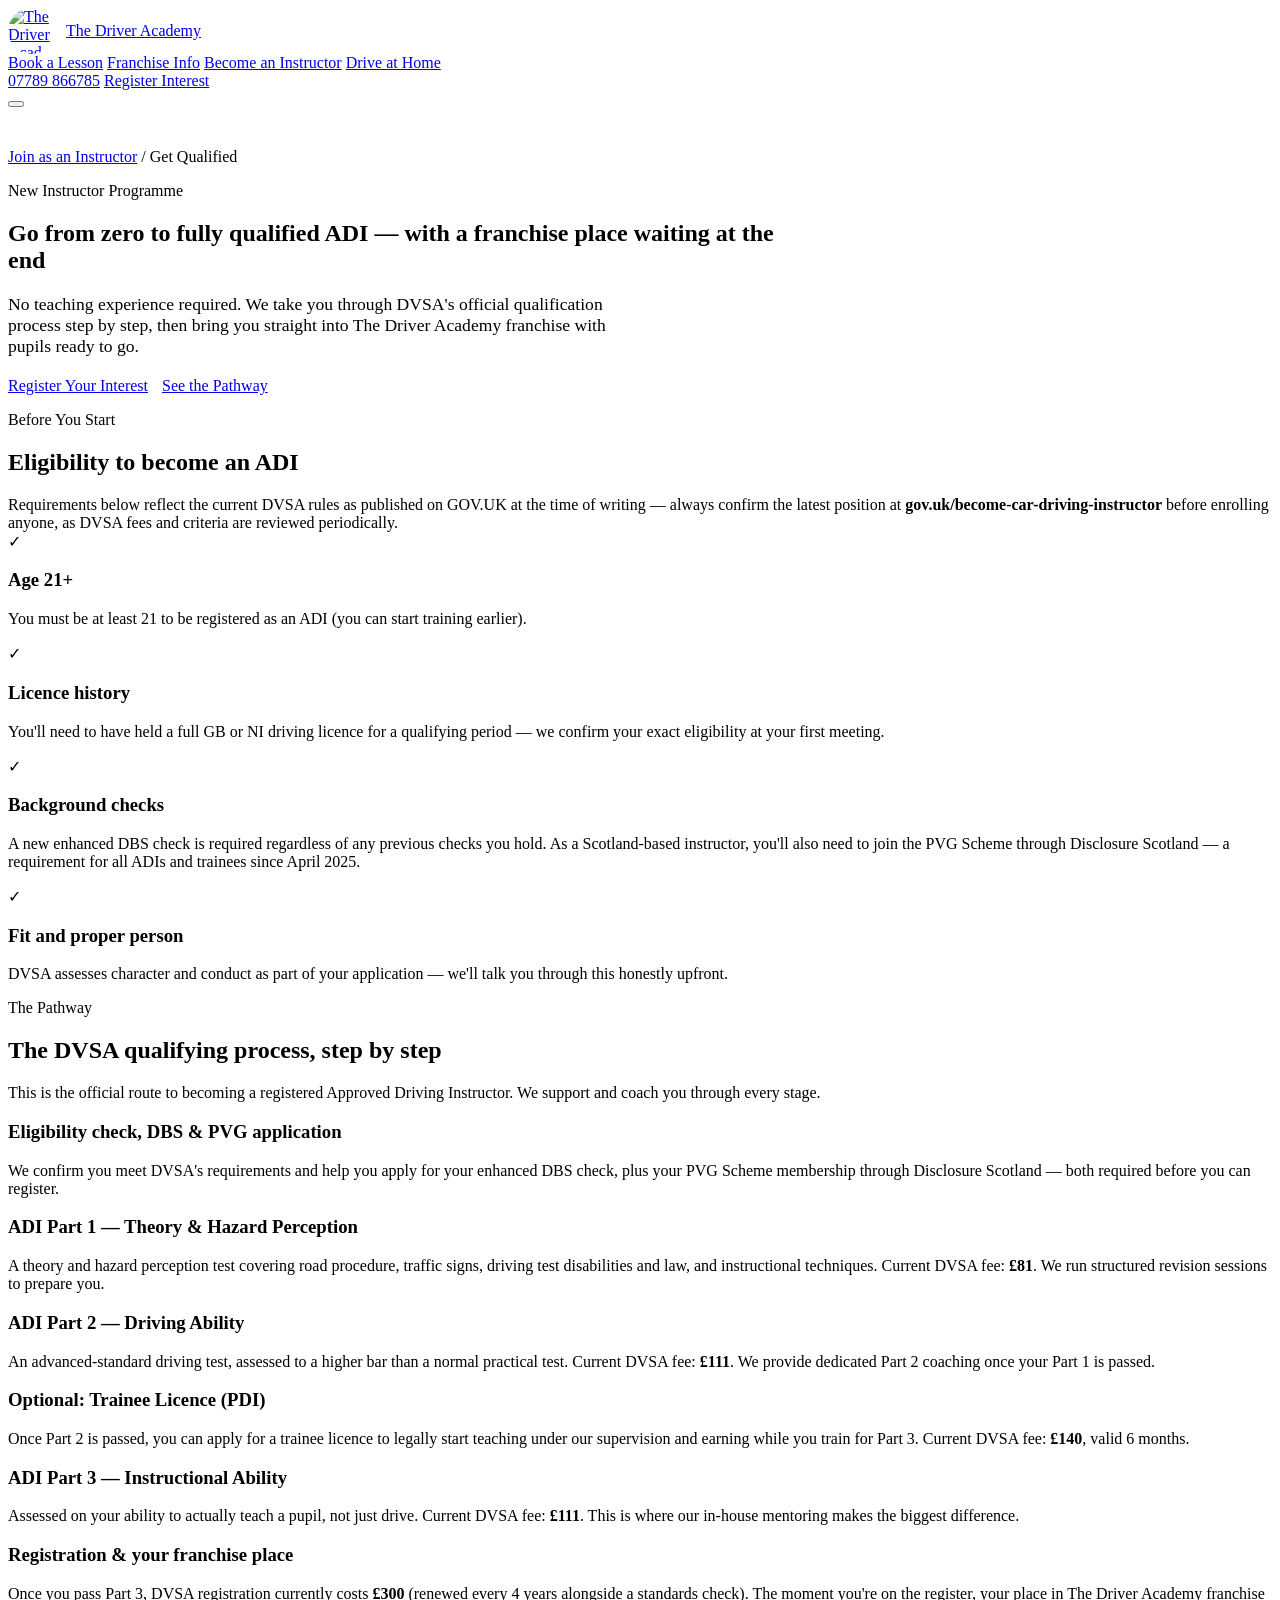
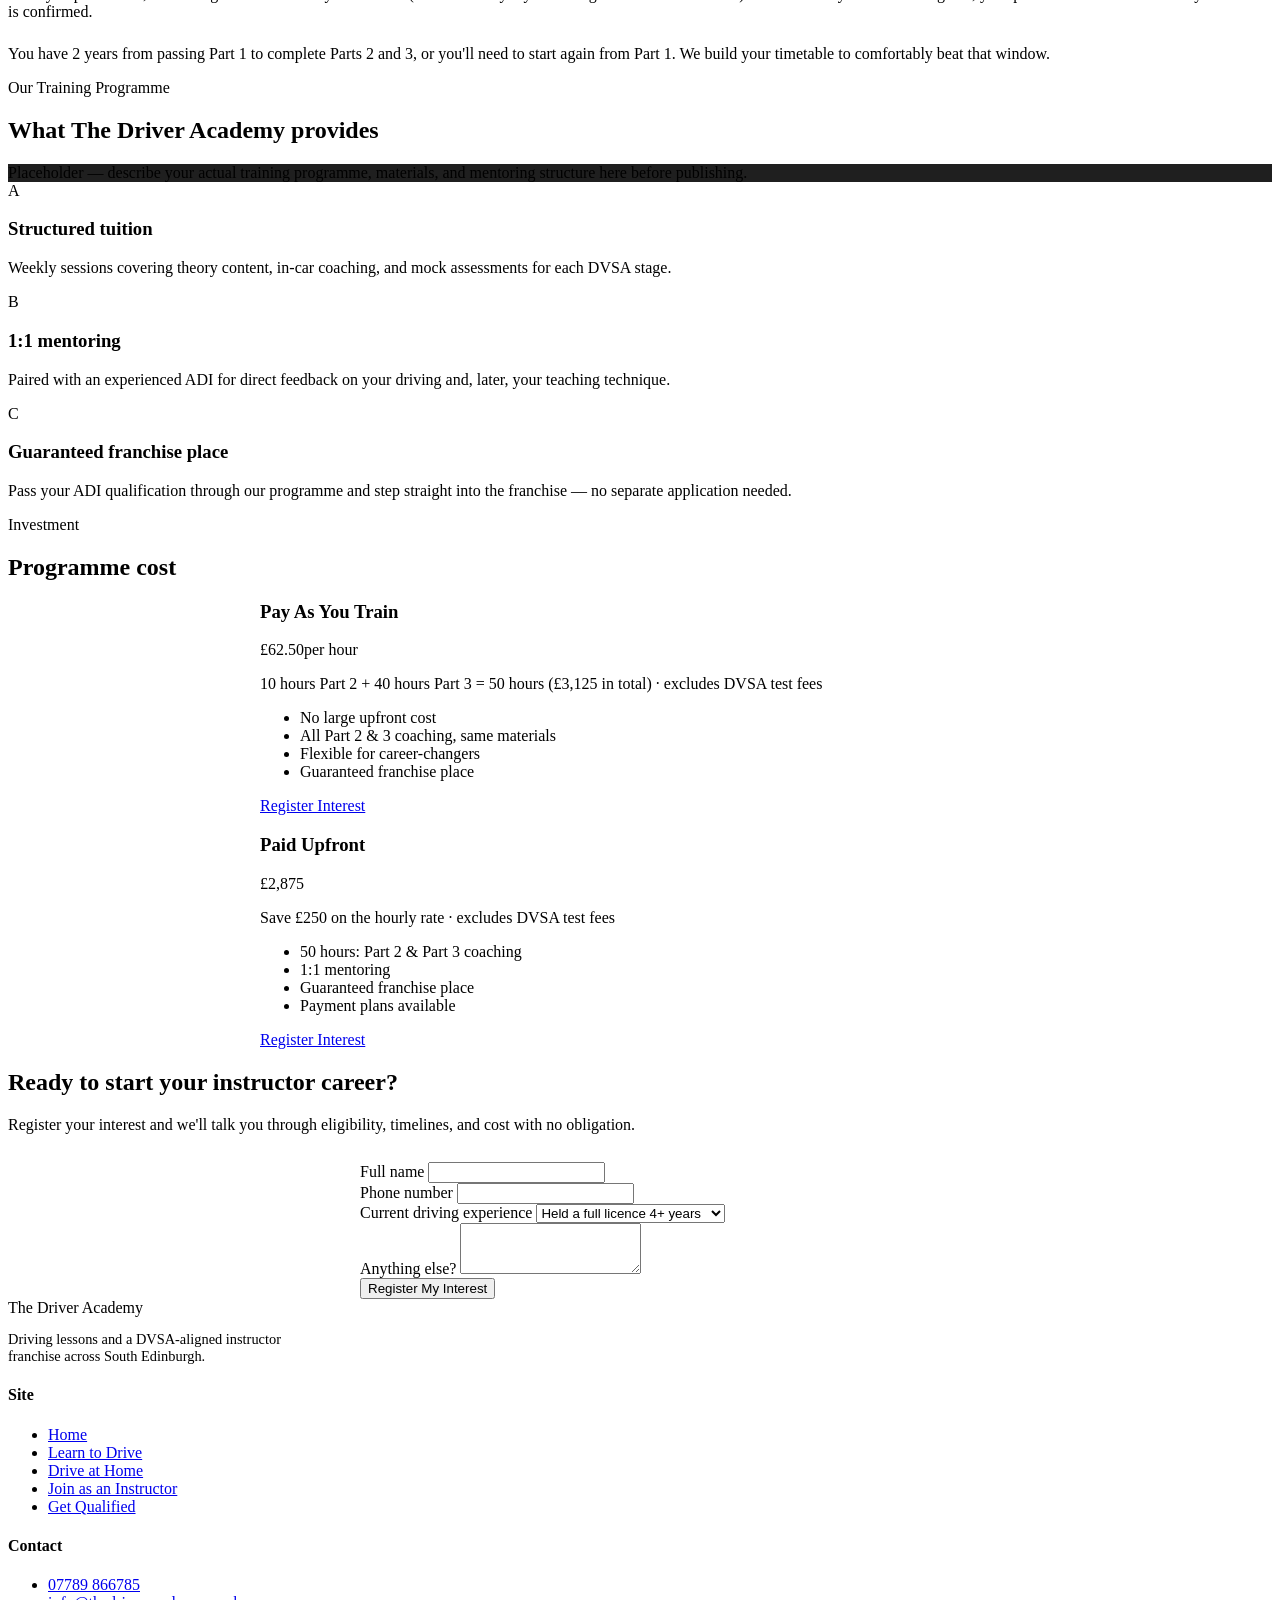
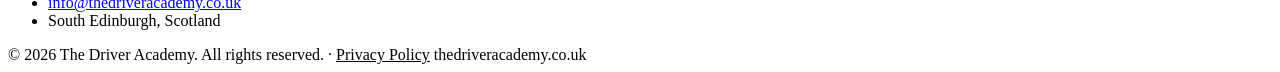
==== get-qualified.html @ 69329bc8 "Add files via upload" ====
<!DOCTYPE html>
<html lang="en-GB">
<head>
<meta charset="UTF-8">
<title>Get Qualified as a Driving Instructor (ADI) | The Driver Academy</title>
<meta name="viewport" content="width=device-width, initial-scale=1.0">
<meta name="description" content="Train to become a DVSA Approved Driving Instructor (ADI) with The Driver Academy in Edinburgh — Part 1, 2 & 3, trainee licence, and a guaranteed franchise place on qualifying.">
<link rel="icon" href="../assets/images/favicon.png" type="image/png">
<link rel="preconnect" href="https://fonts.googleapis.com">
<link href="https://fonts.googleapis.com/css2?family=Archivo:wght@800;900&family=Inter:wght@400;500;600;700;800&display=swap" rel="stylesheet">
<link rel="stylesheet" href="../assets/css/style.css">
</head>
<body>

<header class="site-header">
  <nav class="nav">
    <a href="../index.html" style="display:flex;align-items:center;gap:12px;">
      <img src="../assets/images/logo.png" alt="The Driver Academy logo" style="height:46px;width:46px;border-radius:50%;">
      <span class="logo">The Driver<span> Academy</span></span>
    </a>
    <div class="nav-links">
      <a href="../learners.html#book">Book a Lesson</a>
      <a href="../instructors.html">Franchise Info</a>
      <a href="get-qualified.html">Become an Instructor</a>
      <a href="../learn-at-home.html">Drive at Home</a>
    </div>
    <div class="nav-cta">
      <a href="tel:07789866785" class="btn btn--outline">07789 866785</a>
      <a href="#apply" class="btn btn--primary">Register Interest</a>
    </div>
    <button class="nav-toggle" aria-label="Menu" aria-expanded="false">
      <span></span><span></span><span></span>
    </button>
  </nav>
</header>

<section class="section" style="padding-top:40px;">
  <div class="container">
    <div class="breadcrumb"><a href="../instructors.html">Join as an Instructor</a> / Get Qualified</div>
    <p class="eyebrow">New Instructor Programme</p>
    <h1 style="max-width:780px;">Go from zero to fully qualified ADI — with a franchise place waiting at the end</h1>
    <p style="font-size:1.1rem;max-width:640px;">No teaching experience required. We take you through DVSA's official qualification process step by step, then bring you straight into The Driver Academy franchise with pupils ready to go.</p>
    <div style="display:flex;gap:14px;flex-wrap:wrap;margin-top:20px;">
      <a href="#apply" class="btn btn--primary">Register Your Interest</a>
      <a href="#pathway" class="btn btn--outline">See the Pathway</a>
    </div>
  </div>
</section>

<section class="section section--off">
  <div class="container">
    <div class="section-head section-head--center">
      <p class="eyebrow">Before You Start</p>
      <h2>Eligibility to become an ADI</h2>
    </div>
    <div class="placeholder-note">Requirements below reflect the current DVSA rules as published on GOV.UK at the time of writing — always confirm the latest position at <strong>gov.uk/become-car-driving-instructor</strong> before enrolling anyone, as DVSA fees and criteria are reviewed periodically.</div>
    <div class="grid grid--4">
      <div class="card">
        <div class="card-icon">✓</div>
        <h3>Age 21+</h3>
        <p>You must be at least 21 to be registered as an ADI (you can start training earlier).</p>
      </div>
      <div class="card">
        <div class="card-icon">✓</div>
        <h3>Licence history</h3>
        <p>You'll need to have held a full GB or NI driving licence for a qualifying period — we confirm your exact eligibility at your first meeting.</p>
      </div>
      <div class="card">
        <div class="card-icon">✓</div>
        <h3>Background checks</h3>
        <p>A new enhanced DBS check is required regardless of any previous checks you hold. As a Scotland-based instructor, you'll also need to join the PVG Scheme through Disclosure Scotland — a requirement for all ADIs and trainees since April 2025.</p>
      </div>
      <div class="card">
        <div class="card-icon">✓</div>
        <h3>Fit and proper person</h3>
        <p>DVSA assesses character and conduct as part of your application — we'll talk you through this honestly upfront.</p>
      </div>
    </div>
  </div>
</section>

<section class="section" id="pathway">
  <div class="container">
    <div class="section-head section-head--center">
      <p class="eyebrow">The Pathway</p>
      <h2>The DVSA qualifying process, step by step</h2>
      <p>This is the official route to becoming a registered Approved Driving Instructor. We support and coach you through every stage.</p>
    </div>
    <div class="steps">
      <div class="step">
        <div class="step-num"></div>
        <div>
          <h3>Eligibility check, DBS &amp; PVG application</h3>
          <p>We confirm you meet DVSA's requirements and help you apply for your enhanced DBS check, plus your PVG Scheme membership through Disclosure Scotland — both required before you can register.</p>
        </div>
      </div>
      <div class="step">
        <div class="step-num"></div>
        <div>
          <h3>ADI Part 1 — Theory &amp; Hazard Perception</h3>
          <p>A theory and hazard perception test covering road procedure, traffic signs, driving test disabilities and law, and instructional techniques. Current DVSA fee: <strong>£81</strong>. We run structured revision sessions to prepare you.</p>
        </div>
      </div>
      <div class="step">
        <div class="step-num"></div>
        <div>
          <h3>ADI Part 2 — Driving Ability</h3>
          <p>An advanced-standard driving test, assessed to a higher bar than a normal practical test. Current DVSA fee: <strong>£111</strong>. We provide dedicated Part 2 coaching once your Part 1 is passed.</p>
        </div>
      </div>
      <div class="step">
        <div class="step-num"></div>
        <div>
          <h3>Optional: Trainee Licence (PDI)</h3>
          <p>Once Part 2 is passed, you can apply for a trainee licence to legally start teaching under our supervision and earning while you train for Part 3. Current DVSA fee: <strong>£140</strong>, valid 6 months.</p>
        </div>
      </div>
      <div class="step">
        <div class="step-num"></div>
        <div>
          <h3>ADI Part 3 — Instructional Ability</h3>
          <p>Assessed on your ability to actually teach a pupil, not just drive. Current DVSA fee: <strong>£111</strong>. This is where our in-house mentoring makes the biggest difference.</p>
        </div>
      </div>
      <div class="step">
        <div class="step-num"></div>
        <div>
          <h3>Registration &amp; your franchise place</h3>
          <p>Once you pass Part 3, DVSA registration currently costs <strong>£300</strong> (renewed every 4 years alongside a standards check). The moment you're on the register, your place in The Driver Academy franchise is confirmed.</p>
        </div>
      </div>
    </div>
    <p class="form-note" style="margin-top:24px;">You have 2 years from passing Part 1 to complete Parts 2 and 3, or you'll need to start again from Part 1. We build your timetable to comfortably beat that window.</p>
  </div>
</section>

<section class="section section--dark">
  <div class="container">
    <div class="section-head section-head--center">
      <p class="eyebrow">Our Training Programme</p>
      <h2>What The Driver Academy provides</h2>
    </div>
    <div class="placeholder-note" style="background:#1f1f1f;border-color:var(--red);color:var(--grey-300);">Placeholder — describe your actual training programme, materials, and mentoring structure here before publishing.</div>
    <div class="grid grid--3">
      <div class="card card--dark">
        <div class="card-icon">A</div>
        <h3>Structured tuition</h3>
        <p>Weekly sessions covering theory content, in-car coaching, and mock assessments for each DVSA stage.</p>
      </div>
      <div class="card card--dark">
        <div class="card-icon">B</div>
        <h3>1:1 mentoring</h3>
        <p>Paired with an experienced ADI for direct feedback on your driving and, later, your teaching technique.</p>
      </div>
      <div class="card card--dark">
        <div class="card-icon">C</div>
        <h3>Guaranteed franchise place</h3>
        <p>Pass your ADI qualification through our programme and step straight into the franchise — no separate application needed.</p>
      </div>
    </div>
  </div>
</section>

<section class="section section--off">
  <div class="container">
    <div class="section-head section-head--center">
      <p class="eyebrow">Investment</p>
      <h2>Programme cost</h2>
    </div>
    <div class="grid grid--2" style="max-width:760px;margin:0 auto;">
      <div class="price-card">
        <h3>Pay As You Train</h3>
        <div class="price-value">£62.50<span>per hour</span></div>
        <p class="price-note">10 hours Part 2 + 40 hours Part 3 = 50 hours (£3,125 in total) · excludes DVSA test fees</p>
        <ul class="price-list">
          <li>No large upfront cost</li>
          <li>All Part 2 & 3 coaching, same materials</li>
          <li>Flexible for career-changers</li>
          <li>Guaranteed franchise place</li>
        </ul>
        <a href="#apply" class="btn btn--outline btn--block">Register Interest</a>
      </div>
      <div class="price-card price-card--featured">
        <h3>Paid Upfront</h3>
        <div class="price-value">£2,875</div>
        <p class="price-note">Save £250 on the hourly rate · excludes DVSA test fees</p>
        <ul class="price-list">
          <li>50 hours: Part 2 &amp; Part 3 coaching</li>
          <li>1:1 mentoring</li>
          <li>Guaranteed franchise place</li>
          <li>Payment plans available</li>
        </ul>
        <a href="#apply" class="btn btn--dark btn--block">Register Interest</a>
      </div>
    </div>
  </div>
</section>

<section class="cta-strip" id="apply">
  <div class="container">
    <h2>Ready to start your instructor career?</h2>
    <p>Register your interest and we'll talk you through eligibility, timelines, and cost with no obligation.</p>
    <form class="form" data-form action="https://formspree.io/f/mnpqlzln" method="POST" style="max-width:560px;margin:28px auto 0;text-align:left;background:var(--white);color:var(--black);">
      <div class="form-row">
        <div class="field">
          <label for="gname">Full name</label>
          <input id="gname" name="name" type="text" required>
        </div>
        <div class="field">
          <label for="gphone">Phone number</label>
          <input id="gphone" name="phone" type="tel" required>
        </div>
      </div>
      <div class="field">
        <label for="gexp">Current driving experience</label>
        <select id="gexp" name="experience">
          <option>Held a full licence 4+ years</option>
          <option>Held a full licence 1–4 years</option>
          <option>Not sure if I'm eligible</option>
        </select>
      </div>
      <div class="field">
        <label for="gmessage">Anything else?</label>
        <textarea id="gmessage" name="message" rows="3"></textarea>
      </div>
      <button type="submit" class="btn btn--primary btn--block">Register My Interest</button>
      <p class="form-success" style="display:none;color:var(--red);font-weight:700;margin-top:14px;">Thanks — we've noted your interest and will be in touch to talk through next steps.</p>
    </form>
  </div>
</section>

<footer class="site-footer">
  <div class="container">
    <div class="footer-grid">
      <div>
        <span class="footer-logo">The Driver<span> Academy</span></span>
        <p style="color:var(--grey-500);font-size:0.9rem;max-width:280px;">Driving lessons and a DVSA-aligned instructor franchise across South Edinburgh.</p>
      </div>
      <div>
        <h4>Site</h4>
        <ul>
          <li><a href="../index.html">Home</a></li>
          <li><a href="../learners.html">Learn to Drive</a></li>
          <li><a href="../learn-at-home.html">Drive at Home</a></li>
          <li><a href="../instructors.html">Join as an Instructor</a></li>
          <li><a href="get-qualified.html">Get Qualified</a></li>
        </ul>
      </div>
      <div>
        <h4>Contact</h4>
        <ul>
          <li><a href="tel:07789866785">07789 866785</a></li>
          <li><a href="mailto:info@thedriveracademy.co.uk">info@thedriveracademy.co.uk</a></li>
          <li>South Edinburgh, Scotland</li>
        </ul>
      </div>
    </div>
    <div class="footer-bottom">
      <span>© 2026 The Driver Academy. All rights reserved. · <a href="../privacy.html" style="color:var(--grey-300);">Privacy Policy</a></span>
      <span>thedriveracademy.co.uk</span>
    </div>
  </div>
</footer>

<script src="../assets/js/main.js"></script>
</body>
</html>
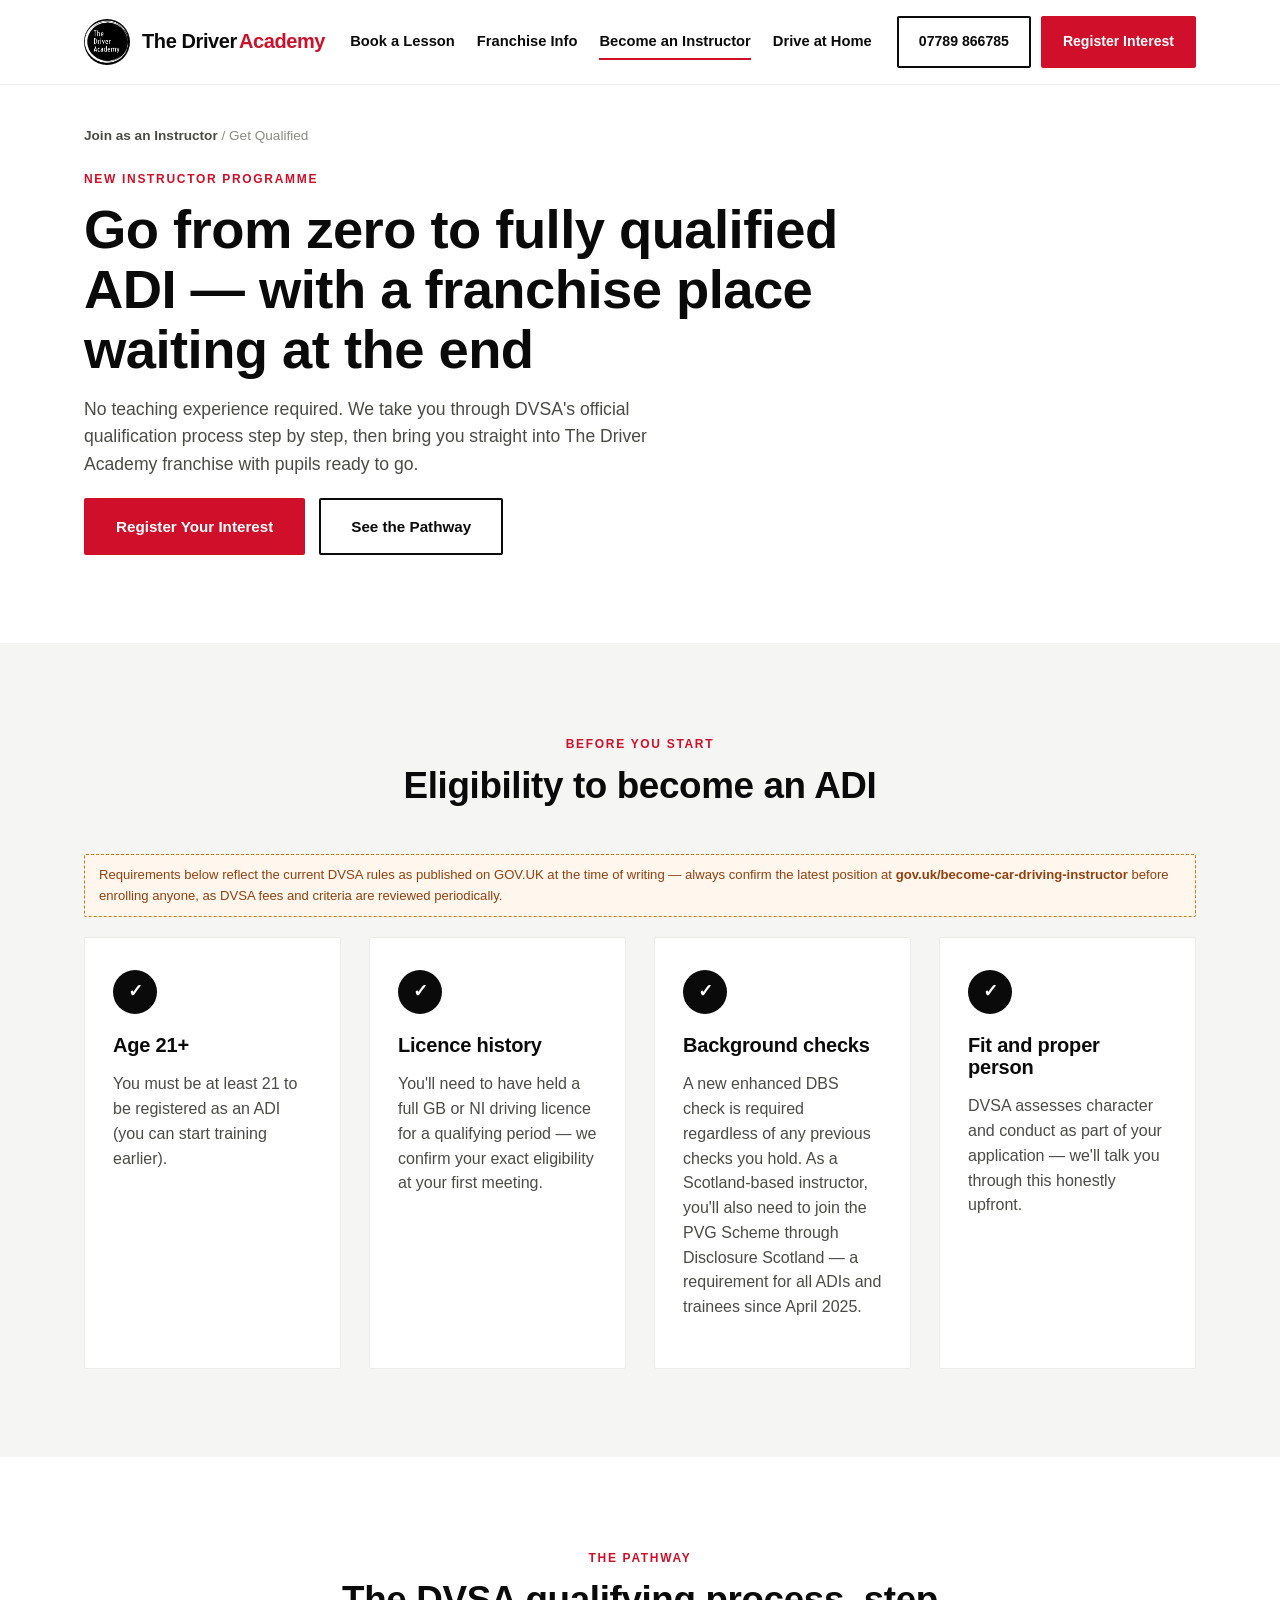
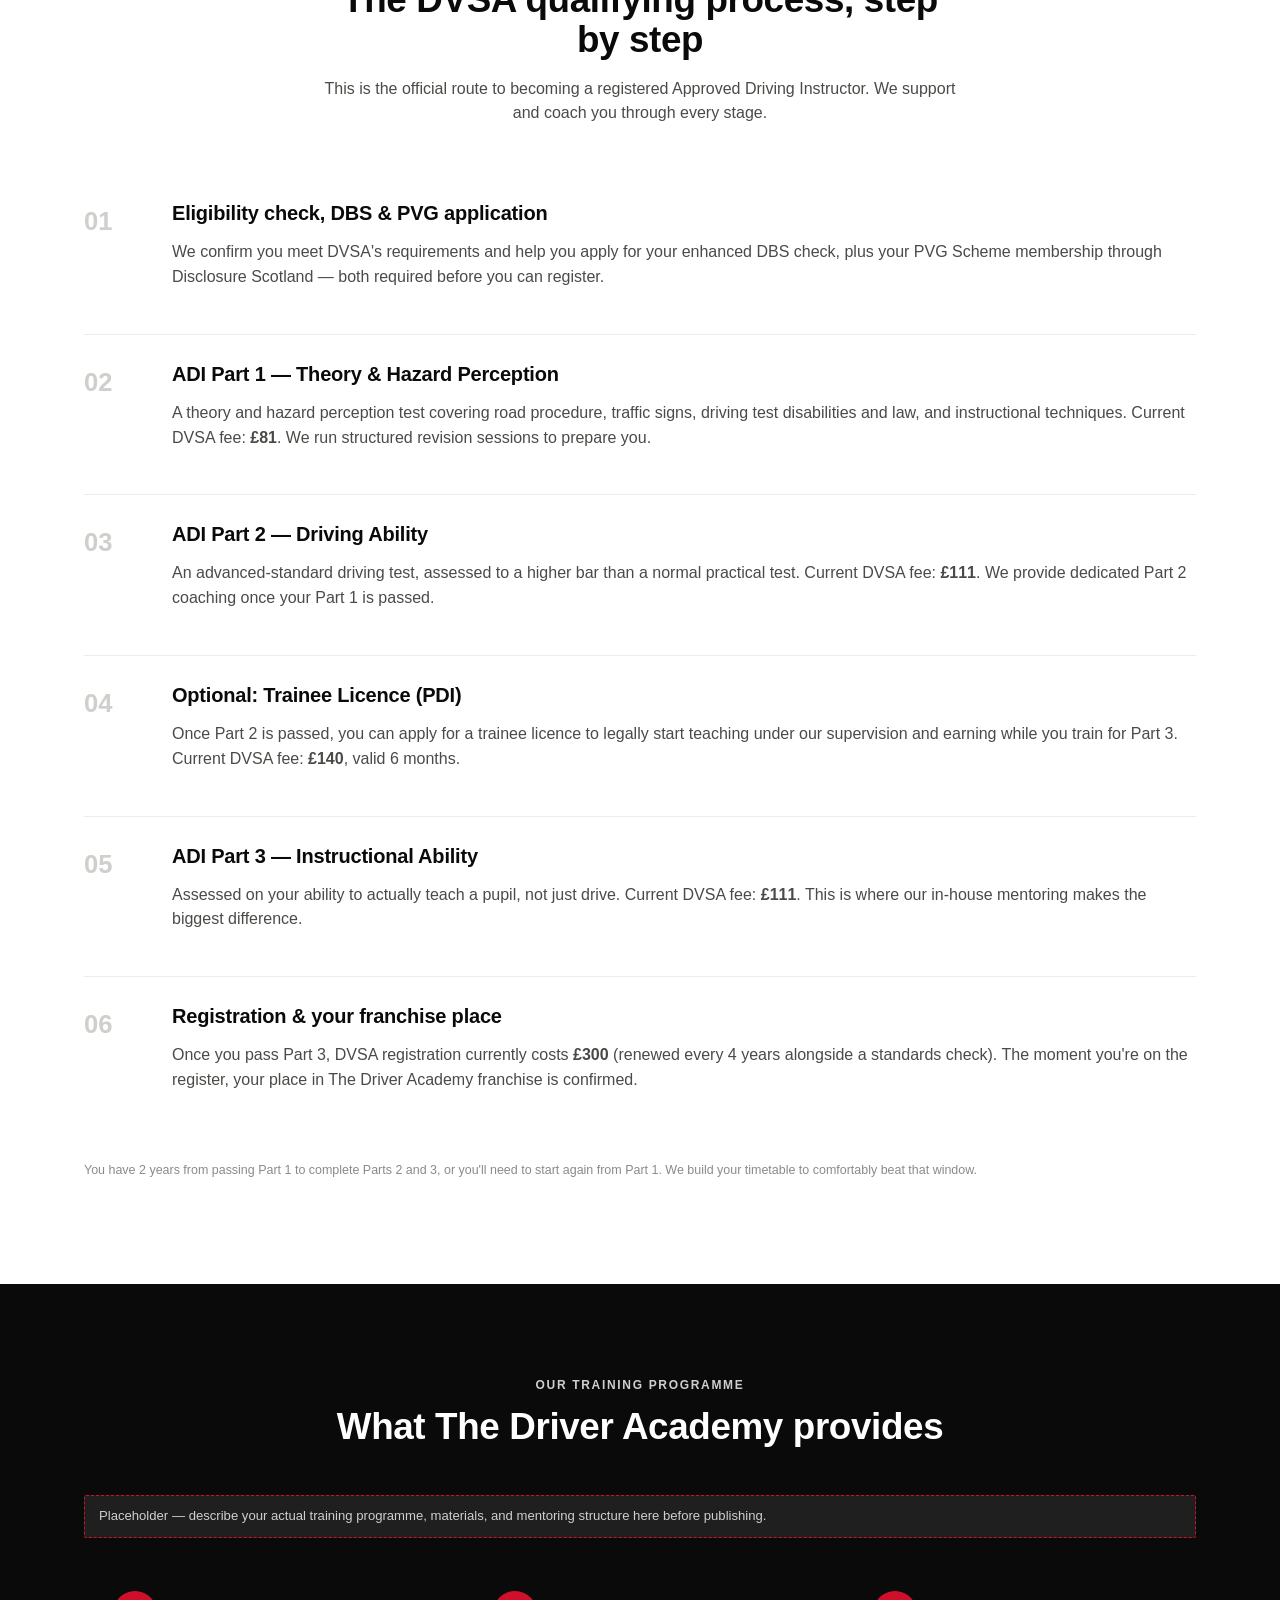
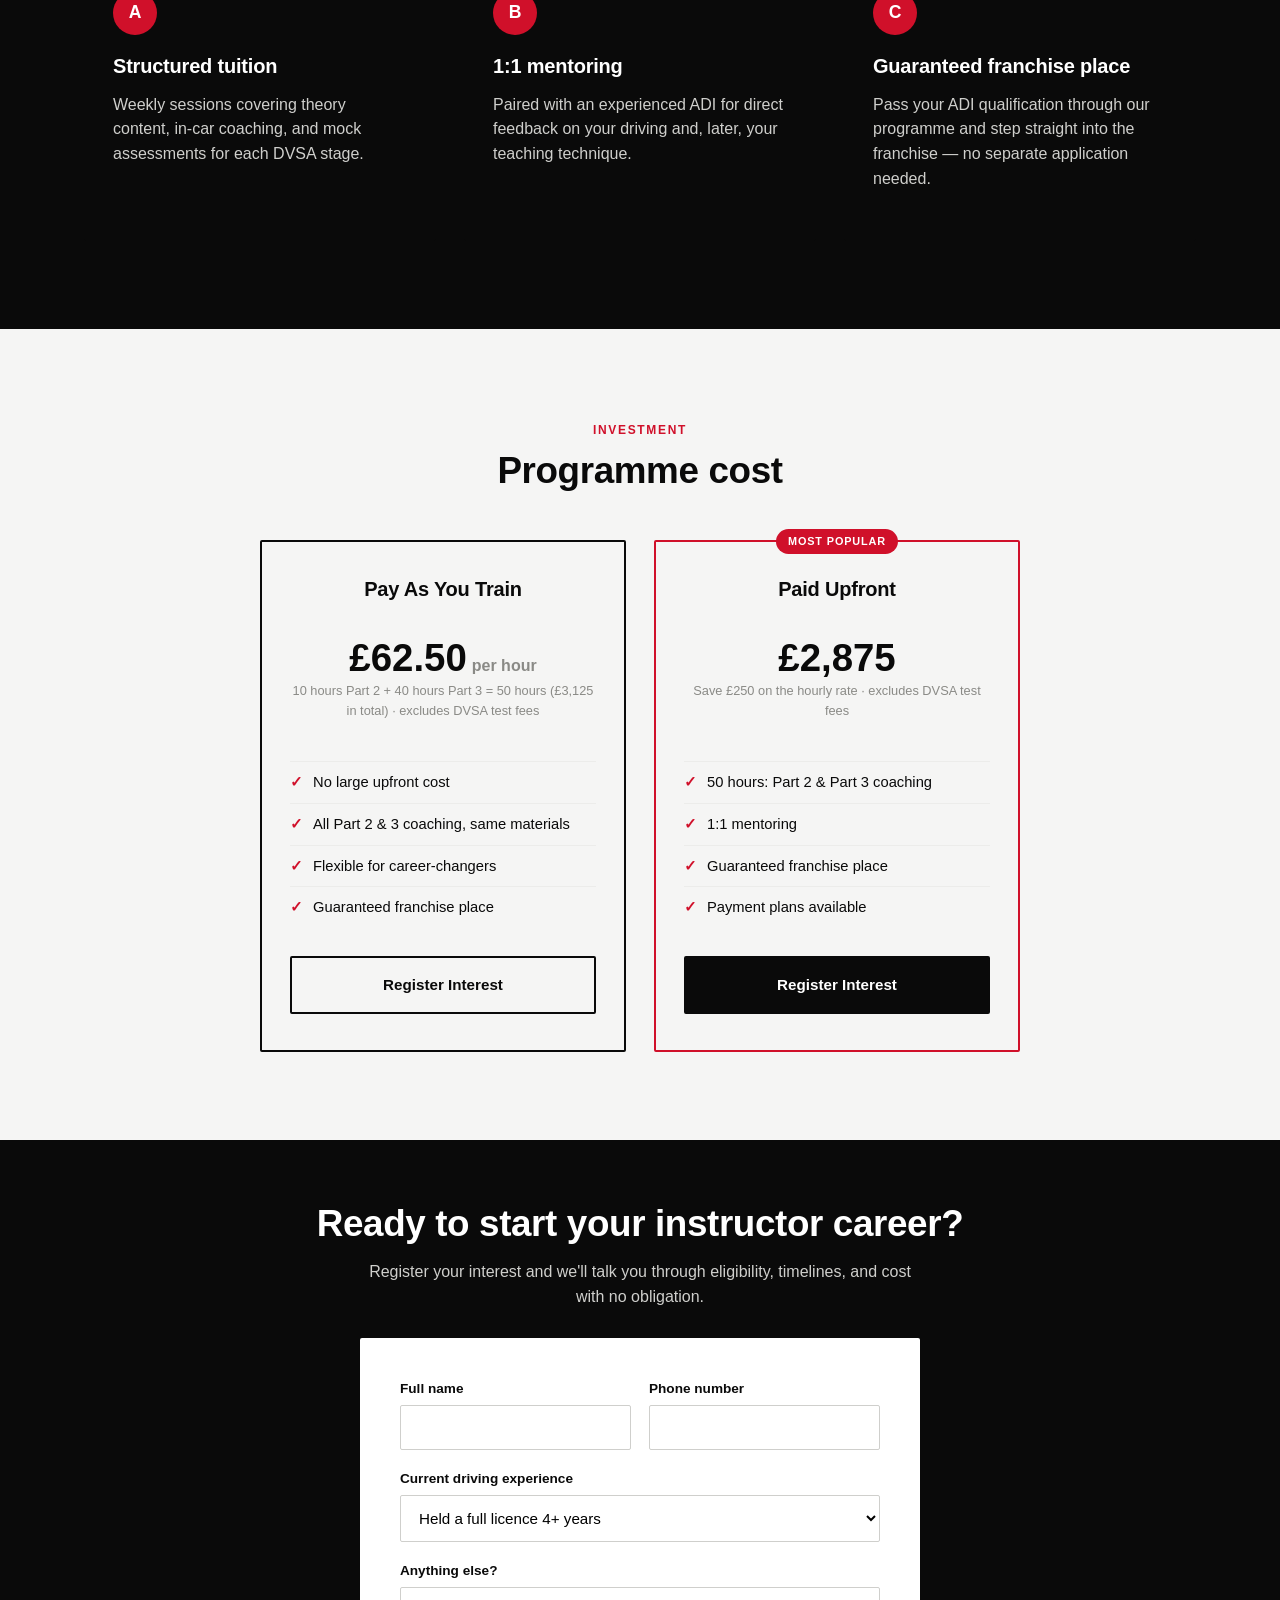
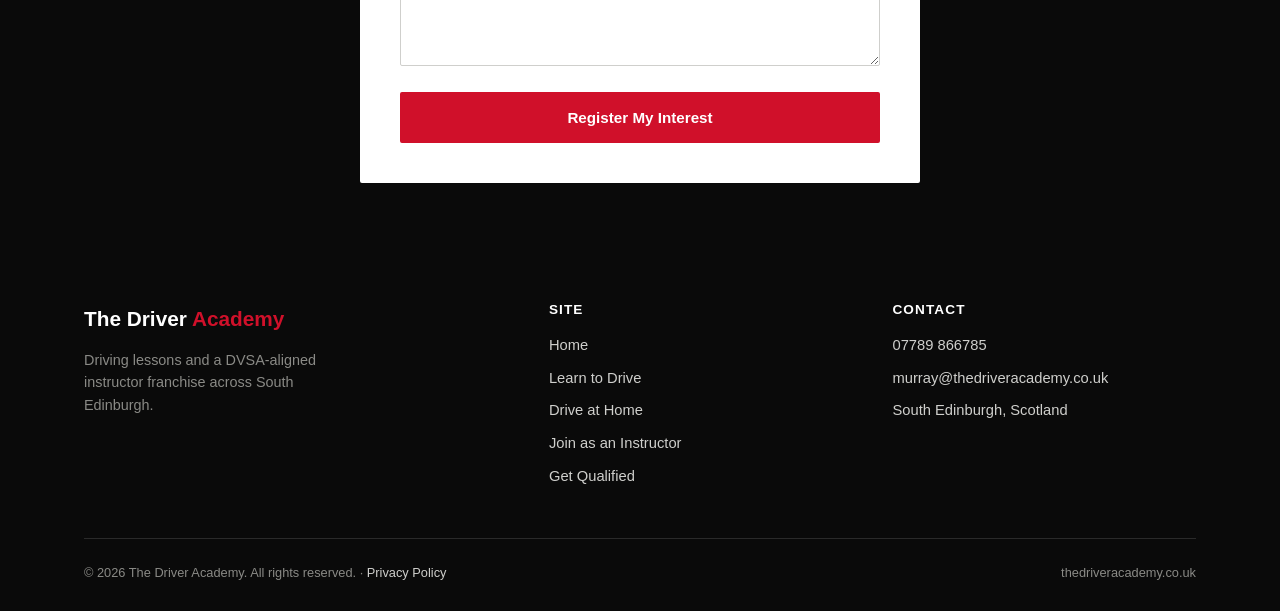
==== commit 901fc8ec: "Update get-qualified.html Update contact email to murray@thedriveracademy.co.uk" ====
--- a/get-qualified.html
+++ b/get-qualified.html
@@ -250,7 +250,7 @@
         <h4>Contact</h4>
         <ul>
           <li><a href="tel:07789866785">07789 866785</a></li>
-          <li><a href="mailto:info@thedriveracademy.co.uk">info@thedriveracademy.co.uk</a></li>
+          <li><a href="mailto:murray@thedriveracademy.co.uk">murray@thedriveracademy.co.uk</a></li>
           <li>South Edinburgh, Scotland</li>
         </ul>
       </div>
--- a/assets/css/style.css
+++ b/assets/css/style.css
@@ -0,0 +1,657 @@
+/* =========================================================
+   The Driver Academy — shared stylesheet
+   Palette: black / white core, single red accent (L-plate red)
+   ========================================================= */
+
+:root {
+  --black: #0a0a0a;
+  --white: #ffffff;
+  --off-white: #f5f5f4;
+  --grey-100: #ececea;
+  --grey-300: #cfcfcc;
+  --grey-500: #8a8a86;
+  --grey-700: #4a4a47;
+  --red: #d0102a;      /* L-plate red — the one accent colour */
+  --red-dark: #a30c21;
+  --radius: 2px;
+  --max-width: 1160px;
+  --font: 'Inter', -apple-system, BlinkMacSystemFont, 'Segoe UI', Roboto, Arial, sans-serif;
+  --font-display: 'Archivo', var(--font);
+}
+
+* { box-sizing: border-box; }
+
+html { scroll-behavior: smooth; }
+
+body {
+  margin: 0;
+  font-family: var(--font);
+  color: var(--black);
+  background: var(--white);
+  line-height: 1.55;
+  -webkit-font-smoothing: antialiased;
+}
+
+img { max-width: 100%; display: block; }
+
+a { color: inherit; text-decoration: none; }
+
+.container {
+  max-width: var(--max-width);
+  margin: 0 auto;
+  padding: 0 24px;
+}
+
+h1, h2, h3, h4 {
+  font-family: var(--font-display);
+  font-weight: 800;
+  line-height: 1.1;
+  margin: 0 0 16px;
+  letter-spacing: -0.01em;
+}
+
+h1 { font-size: clamp(2.2rem, 5vw, 3.4rem); }
+h2 { font-size: clamp(1.6rem, 3.4vw, 2.3rem); }
+h3 { font-size: 1.25rem; }
+
+p { margin: 0 0 16px; color: var(--grey-700); }
+
+.eyebrow {
+  display: inline-block;
+  font-size: 0.75rem;
+  font-weight: 700;
+  letter-spacing: 0.14em;
+  text-transform: uppercase;
+  color: var(--red);
+  margin-bottom: 12px;
+}
+
+.section {
+  padding: 88px 0;
+}
+
+.section--tight { padding: 56px 0; }
+
+.section--dark {
+  background: var(--black);
+  color: var(--white);
+}
+
+.section--dark p { color: var(--grey-300); }
+.section--dark h2, .section--dark h3 { color: var(--white); }
+
+.section--off {
+  background: var(--off-white);
+}
+
+.section-head {
+  max-width: 640px;
+  margin: 0 0 48px;
+}
+
+.section-head--center {
+  margin-left: auto;
+  margin-right: auto;
+  text-align: center;
+}
+
+/* ---------- Buttons ---------- */
+
+.btn {
+  display: inline-flex;
+  align-items: center;
+  justify-content: center;
+  gap: 8px;
+  padding: 15px 30px;
+  font-weight: 700;
+  font-size: 0.95rem;
+  border-radius: var(--radius);
+  border: 2px solid var(--black);
+  cursor: pointer;
+  transition: transform 0.15s ease, background 0.15s ease, color 0.15s ease, border-color 0.15s ease;
+  white-space: nowrap;
+}
+
+.btn:hover { transform: translateY(-2px); }
+
+.btn--primary {
+  background: var(--red);
+  border-color: var(--red);
+  color: var(--white);
+}
+.btn--primary:hover { background: var(--red-dark); border-color: var(--red-dark); }
+
+.btn--dark {
+  background: var(--black);
+  border-color: var(--black);
+  color: var(--white);
+}
+.btn--dark:hover { background: #1f1f1f; }
+
+.btn--outline {
+  background: transparent;
+  border-color: var(--black);
+  color: var(--black);
+}
+.btn--outline:hover { background: var(--black); color: var(--white); }
+
+.btn--outline-light {
+  background: transparent;
+  border-color: var(--white);
+  color: var(--white);
+}
+.btn--outline-light:hover { background: var(--white); color: var(--black); }
+
+.btn--block { width: 100%; }
+
+/* ---------- Header / Nav ---------- */
+
+.site-header {
+  position: sticky;
+  top: 0;
+  z-index: 100;
+  background: rgba(255,255,255,0.94);
+  backdrop-filter: saturate(180%) blur(8px);
+  border-bottom: 1px solid var(--grey-100);
+}
+
+.nav {
+  display: flex;
+  align-items: center;
+  justify-content: space-between;
+  padding: 16px 24px;
+  max-width: var(--max-width);
+  margin: 0 auto;
+}
+
+.logo {
+  font-family: var(--font-display);
+  font-weight: 900;
+  font-size: 1.25rem;
+  letter-spacing: -0.02em;
+  display: flex;
+  align-items: baseline;
+  gap: 2px;
+}
+
+.logo span { color: var(--red); }
+
+.nav-links {
+  display: flex;
+  align-items: center;
+  gap: 22px;
+  flex-shrink: 0;
+}
+
+.nav-links a {
+  font-weight: 600;
+  font-size: 0.92rem;
+  padding: 6px 0;
+  border-bottom: 2px solid transparent;
+  white-space: nowrap;
+}
+
+.logo {
+  white-space: nowrap;
+  flex-shrink: 0;
+}
+
+.nav-links a:hover,
+.nav-links a.active {
+  border-bottom-color: var(--red);
+}
+
+.nav-cta {
+  display: flex;
+  gap: 10px;
+  align-items: center;
+  flex-shrink: 0;
+}
+
+.nav-cta .btn {
+  padding: 13px 20px;
+  font-size: 0.88rem;
+  white-space: nowrap;
+}
+
+.nav-toggle {
+  display: none;
+  flex-direction: column;
+  gap: 5px;
+  background: none;
+  border: none;
+  cursor: pointer;
+  padding: 8px;
+}
+.nav-toggle span {
+  width: 24px;
+  height: 2px;
+  background: var(--black);
+}
+
+/* ---------- Hero split (home) ---------- */
+
+.hero {
+  padding: 64px 0 0;
+}
+
+.hero-intro {
+  text-align: center;
+  max-width: 720px;
+  margin: 0 auto 48px;
+}
+
+.split {
+  display: grid;
+  grid-template-columns: 1fr 1fr;
+}
+
+.split-panel {
+  padding: 72px 40px;
+  min-height: 380px;
+  display: flex;
+  flex-direction: column;
+  justify-content: center;
+  position: relative;
+}
+
+.split-panel--light {
+  background: var(--off-white);
+  color: var(--black);
+}
+
+.split-panel--dark {
+  background: var(--black);
+  color: var(--white);
+}
+
+.split-panel--dark p { color: var(--grey-300); }
+
+.split-panel .tag {
+  font-size: 0.75rem;
+  font-weight: 700;
+  letter-spacing: 0.14em;
+  text-transform: uppercase;
+  color: var(--red);
+  margin-bottom: 14px;
+}
+
+.split-panel h2 { font-size: clamp(1.6rem, 3vw, 2.1rem); }
+
+/* ---------- Cards / grids ---------- */
+
+.grid {
+  display: grid;
+  gap: 28px;
+}
+
+.grid--3 { grid-template-columns: repeat(3, 1fr); }
+.grid--2 { grid-template-columns: repeat(2, 1fr); }
+.grid--4 { grid-template-columns: repeat(4, 1fr); }
+
+.card {
+  background: var(--white);
+  border: 1px solid var(--grey-100);
+  border-radius: var(--radius);
+  padding: 32px 28px;
+}
+
+.card--dark {
+  background: var(--black);
+  color: var(--white);
+  border-color: var(--black);
+}
+.card--dark p { color: var(--grey-300); }
+
+.card-icon {
+  width: 44px;
+  height: 44px;
+  border-radius: 50%;
+  background: var(--black);
+  color: var(--white);
+  display: flex;
+  align-items: center;
+  justify-content: center;
+  font-weight: 800;
+  margin-bottom: 20px;
+  font-size: 1.1rem;
+}
+
+.card--dark .card-icon {
+  background: var(--red);
+}
+
+/* ---------- Pricing ---------- */
+
+.price-card {
+  border: 2px solid var(--black);
+  border-radius: var(--radius);
+  padding: 36px 28px;
+  text-align: center;
+  display: flex;
+  flex-direction: column;
+}
+
+.price-card--featured {
+  border-color: var(--red);
+  position: relative;
+}
+
+.price-card--featured::before {
+  content: "MOST POPULAR";
+  position: absolute;
+  top: -13px;
+  left: 50%;
+  transform: translateX(-50%);
+  background: var(--red);
+  color: var(--white);
+  font-size: 0.68rem;
+  font-weight: 800;
+  letter-spacing: 0.08em;
+  padding: 4px 12px;
+  border-radius: 20px;
+}
+
+.price-value {
+  font-family: var(--font-display);
+  font-size: 2.4rem;
+  font-weight: 900;
+  margin: 12px 0 4px;
+}
+
+.price-value span {
+  font-size: 1rem;
+  font-weight: 600;
+  color: var(--grey-500);
+  margin-left: 5px;
+}
+
+.price-note {
+  font-size: 0.8rem;
+  color: var(--grey-500);
+  margin-top: -10px;
+}
+
+.price-list {
+  list-style: none;
+  padding: 0;
+  margin: 24px 0 28px;
+  text-align: left;
+  flex-grow: 1;
+}
+
+.price-list li {
+  padding: 9px 0;
+  border-top: 1px solid var(--grey-100);
+  font-size: 0.92rem;
+  display: flex;
+  gap: 10px;
+}
+
+.price-list li::before {
+  content: "✓";
+  color: var(--red);
+  font-weight: 800;
+}
+
+.badge-flag {
+  display: inline-block;
+  background: var(--grey-100);
+  color: var(--black);
+  font-size: 0.75rem;
+  font-weight: 700;
+  padding: 6px 12px;
+  border-radius: 20px;
+  margin: 4px 6px 4px 0;
+}
+
+/* ---------- Steps / timeline ---------- */
+
+.steps {
+  counter-reset: step;
+}
+
+.step {
+  display: grid;
+  grid-template-columns: 64px 1fr;
+  gap: 24px;
+  padding: 28px 0;
+  border-top: 1px solid var(--grey-100);
+}
+
+.step:first-child { border-top: none; }
+
+.step-num {
+  counter-increment: step;
+  font-family: var(--font-display);
+  font-size: 1.6rem;
+  font-weight: 900;
+  color: var(--grey-300);
+}
+
+.step-num::before {
+  content: counter(step, decimal-leading-zero);
+}
+
+/* ---------- Testimonials ---------- */
+
+.testimonial {
+  background: var(--off-white);
+  border-left: 4px solid var(--red);
+  padding: 26px 28px;
+  border-radius: var(--radius);
+}
+
+.testimonial p {
+  font-style: italic;
+  color: var(--black);
+  margin-bottom: 12px;
+}
+
+.testimonial-name {
+  font-weight: 700;
+  font-size: 0.9rem;
+  color: var(--grey-700);
+}
+
+/* ---------- Forms ---------- */
+
+.form {
+  background: var(--off-white);
+  border-radius: var(--radius);
+  padding: 40px;
+}
+
+.form-row {
+  display: grid;
+  grid-template-columns: 1fr 1fr;
+  gap: 18px;
+}
+
+.field {
+  margin-bottom: 18px;
+}
+
+.field label {
+  display: block;
+  font-size: 0.85rem;
+  font-weight: 700;
+  margin-bottom: 6px;
+}
+
+.field input,
+.field select,
+.field textarea {
+  width: 100%;
+  padding: 13px 14px;
+  border: 1px solid var(--grey-300);
+  border-radius: var(--radius);
+  font-family: var(--font);
+  font-size: 0.95rem;
+  background: var(--white);
+}
+
+.field input:focus,
+.field select:focus,
+.field textarea:focus {
+  outline: none;
+  border-color: var(--red);
+}
+
+.form-note {
+  font-size: 0.78rem;
+  color: var(--grey-500);
+  margin-top: 14px;
+}
+
+/* ---------- Banner / CTA strip ---------- */
+
+.cta-strip {
+  background: var(--black);
+  color: var(--white);
+  padding: 64px 0;
+  text-align: center;
+}
+
+.cta-strip h2 { color: var(--white); }
+.cta-strip p { color: var(--grey-300); max-width: 560px; margin-left: auto; margin-right: auto; }
+
+.cta-buttons {
+  display: flex;
+  gap: 16px;
+  justify-content: center;
+  flex-wrap: wrap;
+  margin-top: 28px;
+}
+
+/* ---------- Areas list ---------- */
+
+.area-list {
+  display: flex;
+  flex-wrap: wrap;
+  gap: 10px;
+}
+
+.area-pill {
+  border: 1px solid var(--grey-300);
+  padding: 8px 16px;
+  border-radius: 20px;
+  font-size: 0.85rem;
+  font-weight: 600;
+}
+
+/* ---------- Footer ---------- */
+
+.site-footer {
+  background: var(--black);
+  color: var(--grey-300);
+  padding: 56px 0 28px;
+}
+
+.footer-grid {
+  display: grid;
+  grid-template-columns: 1.4fr 1fr 1fr;
+  gap: 40px;
+  margin-bottom: 40px;
+}
+
+.footer-grid h4 {
+  color: var(--white);
+  font-size: 0.85rem;
+  letter-spacing: 0.08em;
+  text-transform: uppercase;
+  margin-bottom: 16px;
+}
+
+.footer-grid ul { list-style: none; padding: 0; margin: 0; }
+.footer-grid li { margin-bottom: 10px; font-size: 0.92rem; }
+.footer-grid a:hover { color: var(--white); }
+
+.footer-logo {
+  font-family: var(--font-display);
+  font-weight: 900;
+  font-size: 1.3rem;
+  color: var(--white);
+  margin-bottom: 14px;
+  display: block;
+}
+.footer-logo span { color: var(--red); }
+
+.footer-bottom {
+  border-top: 1px solid #2a2a2a;
+  padding-top: 24px;
+  display: flex;
+  justify-content: space-between;
+  flex-wrap: wrap;
+  gap: 12px;
+  font-size: 0.8rem;
+  color: var(--grey-500);
+}
+
+/* ---------- Breadcrumb ---------- */
+
+.breadcrumb {
+  font-size: 0.85rem;
+  color: var(--grey-500);
+  margin-bottom: 20px;
+}
+.breadcrumb a { color: var(--grey-700); font-weight: 600; }
+.breadcrumb a:hover { color: var(--red); }
+
+/* ---------- Utility ---------- */
+
+.mt-0 { margin-top: 0; }
+.text-center { text-align: center; }
+.tag-row { margin-bottom: 18px; }
+
+.placeholder-note {
+  background: #fff7ed;
+  border: 1px dashed #d97706;
+  color: #92400e;
+  font-size: 0.82rem;
+  padding: 10px 14px;
+  border-radius: var(--radius);
+  margin-bottom: 20px;
+}
+
+/* ---------- Responsive ---------- */
+
+@media (max-width: 900px) {
+  .grid--3, .grid--4 { grid-template-columns: repeat(2, 1fr); }
+  .footer-grid { grid-template-columns: 1fr 1fr; }
+}
+
+/* Nav switches to the mobile hamburger earlier than the content grid
+   breakpoints, so there's no dead zone where nav links + CTA buttons
+   are forced to wrap or overflow (roughly 760–980px). */
+@media (max-width: 1200px) {
+  .nav-links, .nav-cta .btn--outline { display: none; }
+  .nav-toggle { display: flex; }
+  .nav.open .nav-links {
+    display: flex;
+    position: absolute;
+    top: 100%;
+    left: 0;
+    right: 0;
+    background: var(--white);
+    flex-direction: column;
+    padding: 20px 24px;
+    gap: 18px;
+    border-bottom: 1px solid var(--grey-100);
+  }
+}
+
+@media (max-width: 480px) {
+  /* Header CTA competes with the wordmark logo for space on small
+     phones — drop it here and rely on the hamburger + in-page CTAs. */
+  .nav-cta { display: none; }
+  .logo { font-size: 1.05rem; }
+}
+
+@media (max-width: 760px) {
+  .split { grid-template-columns: 1fr; }
+  .grid--3, .grid--4, .grid--2 { grid-template-columns: 1fr; }
+  .form-row { grid-template-columns: 1fr; }
+  .footer-grid { grid-template-columns: 1fr; }
+  .section { padding: 56px 0; }
+}
